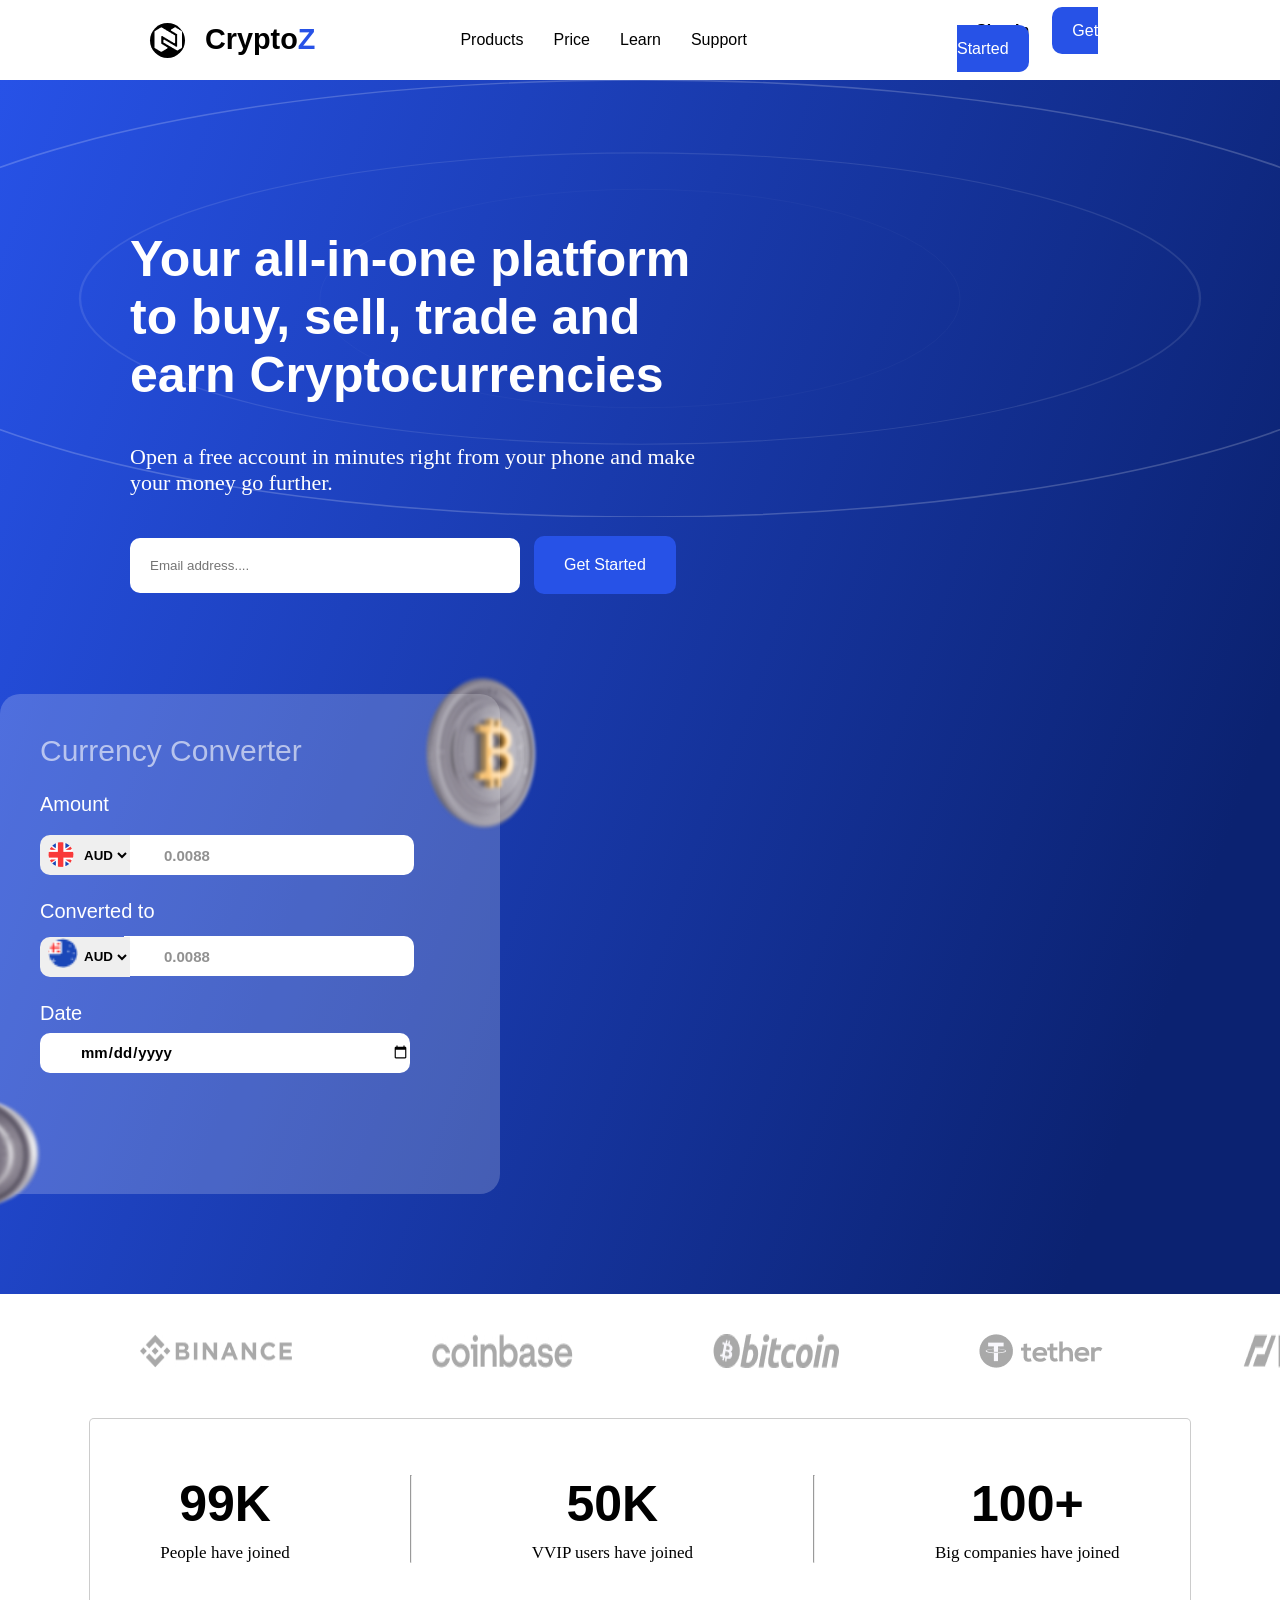
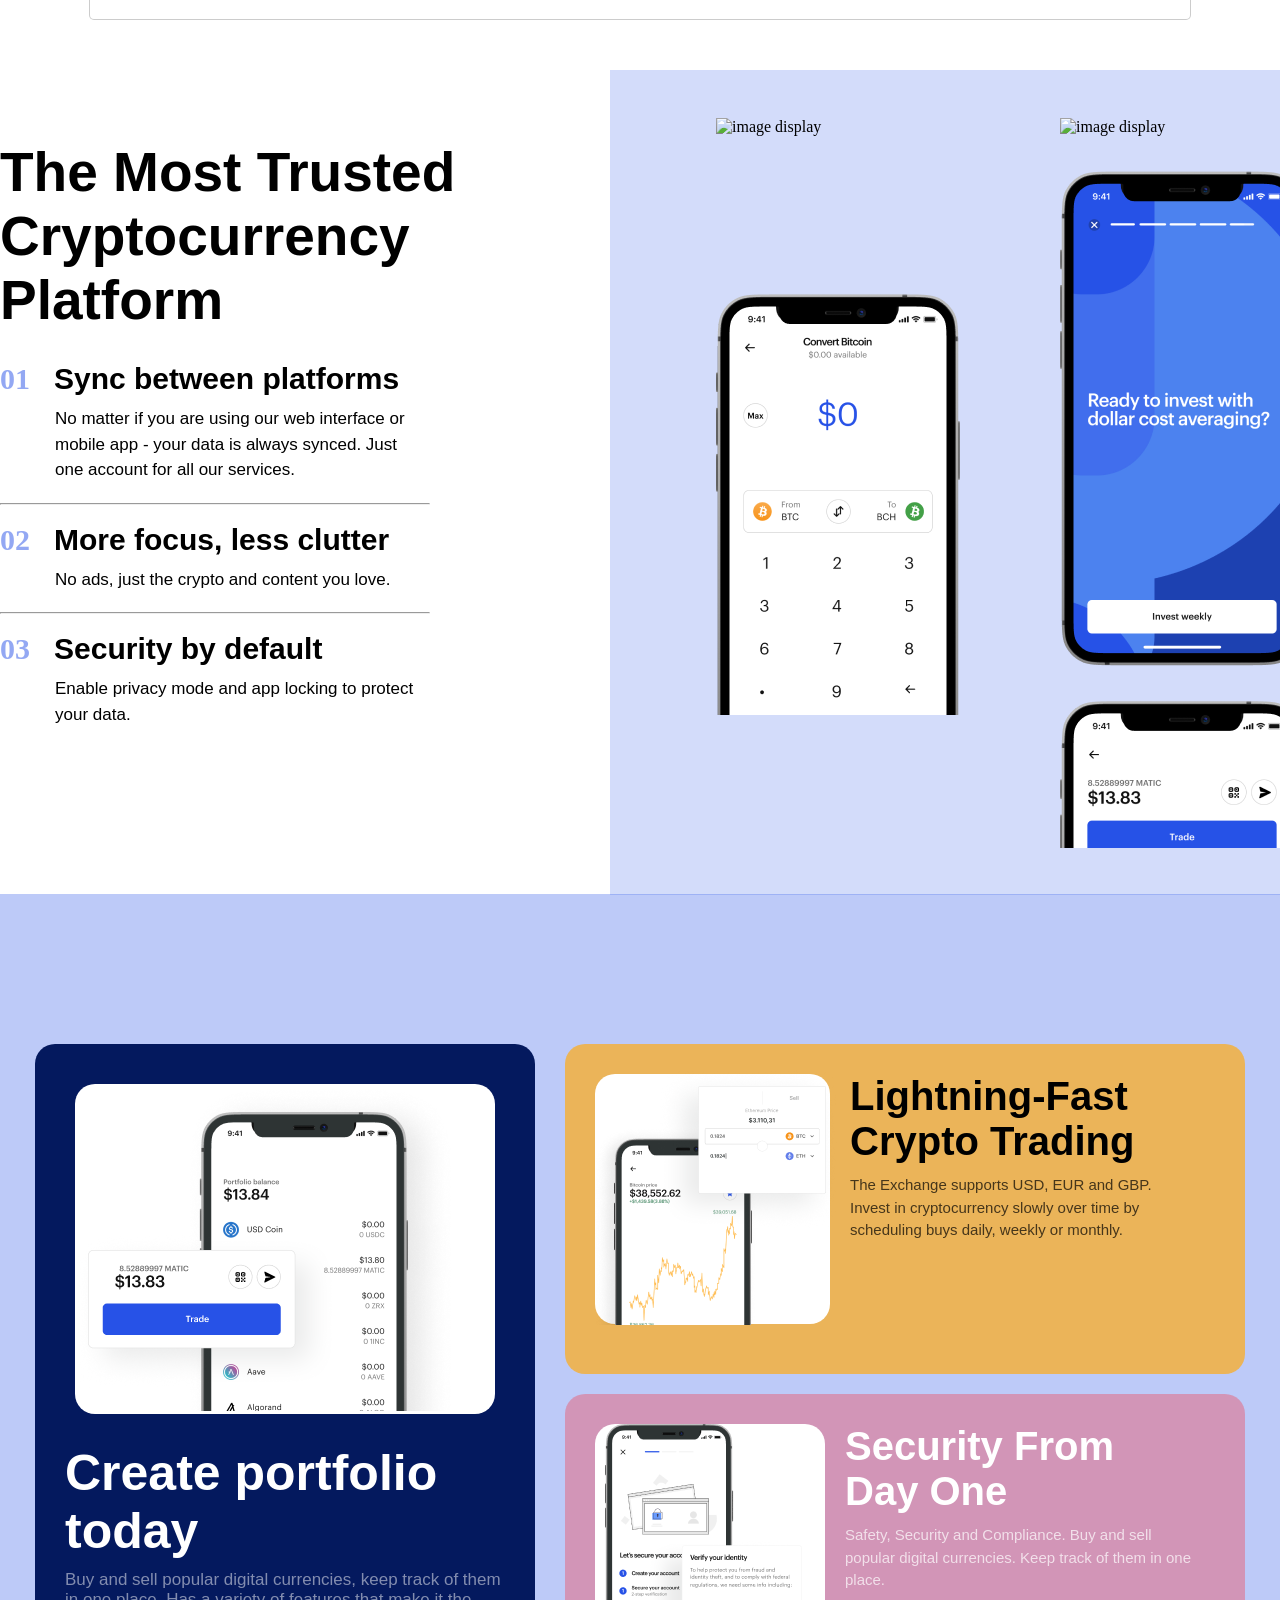
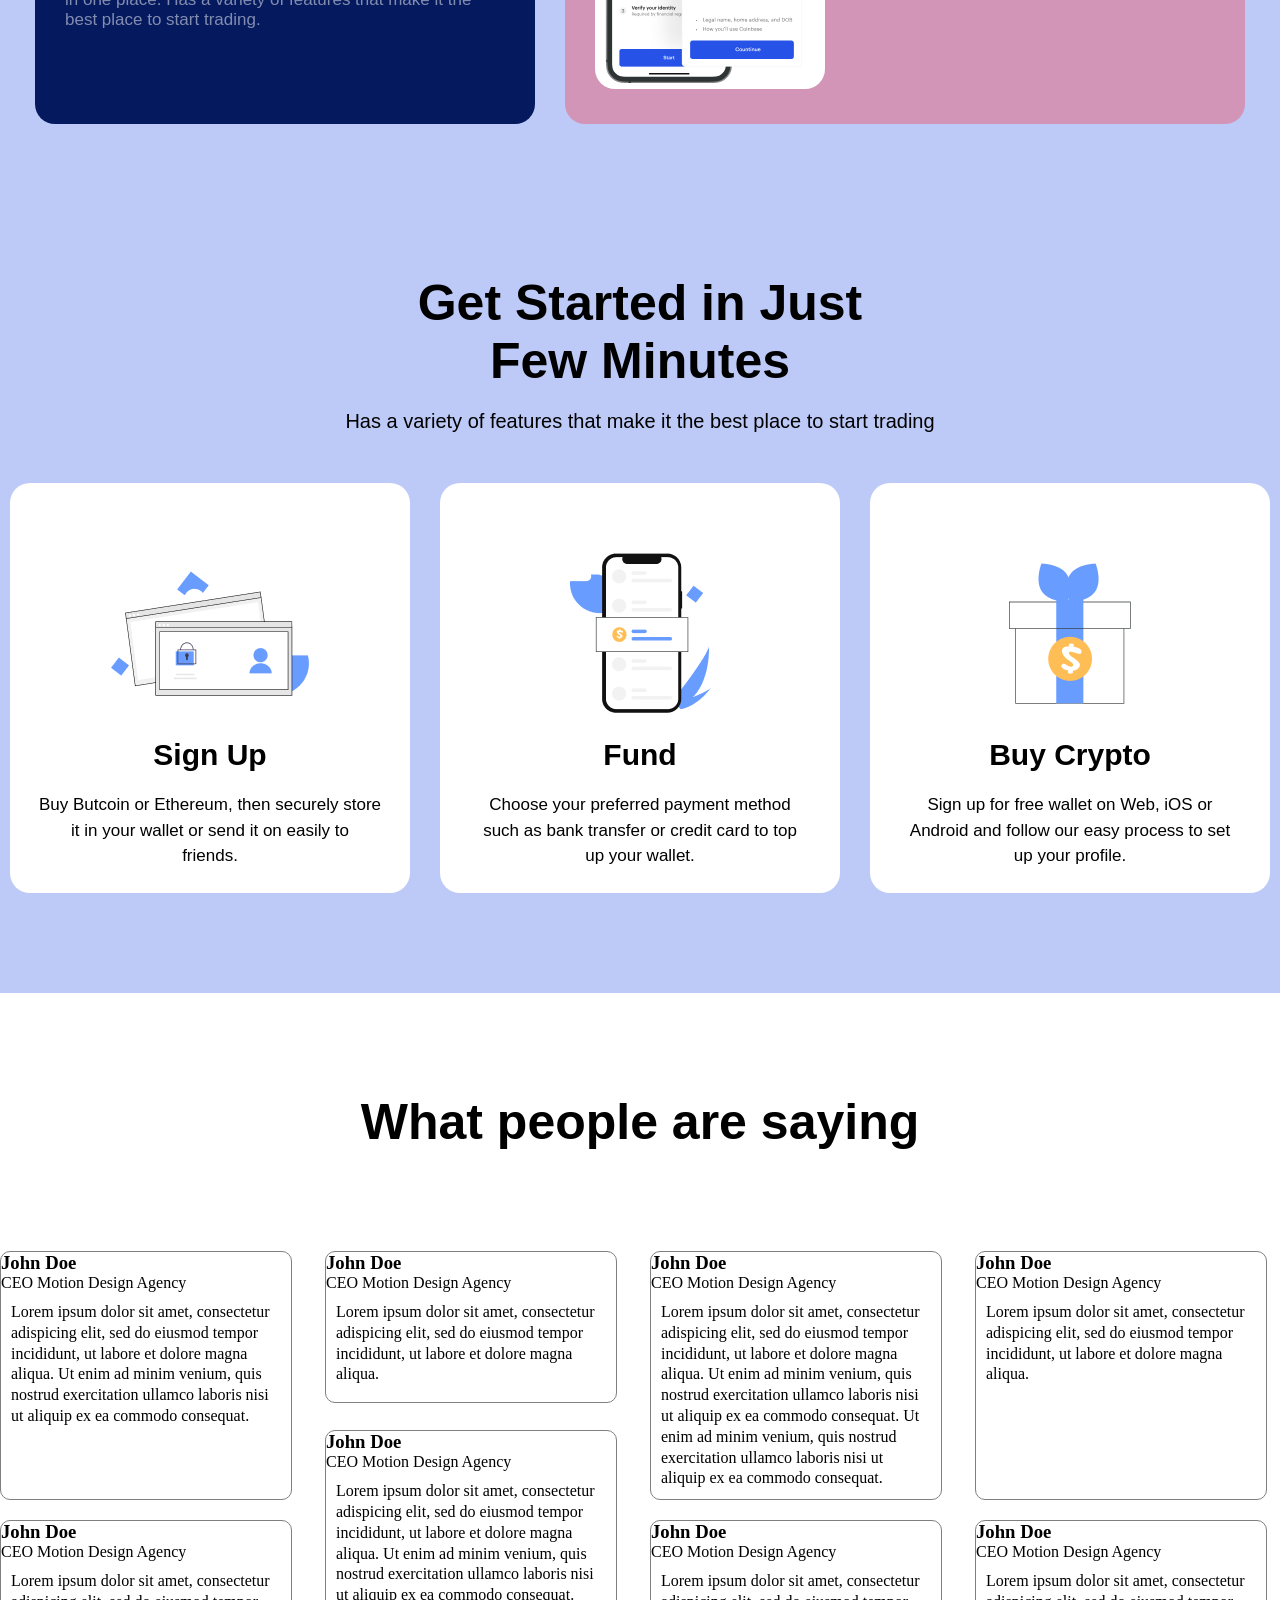
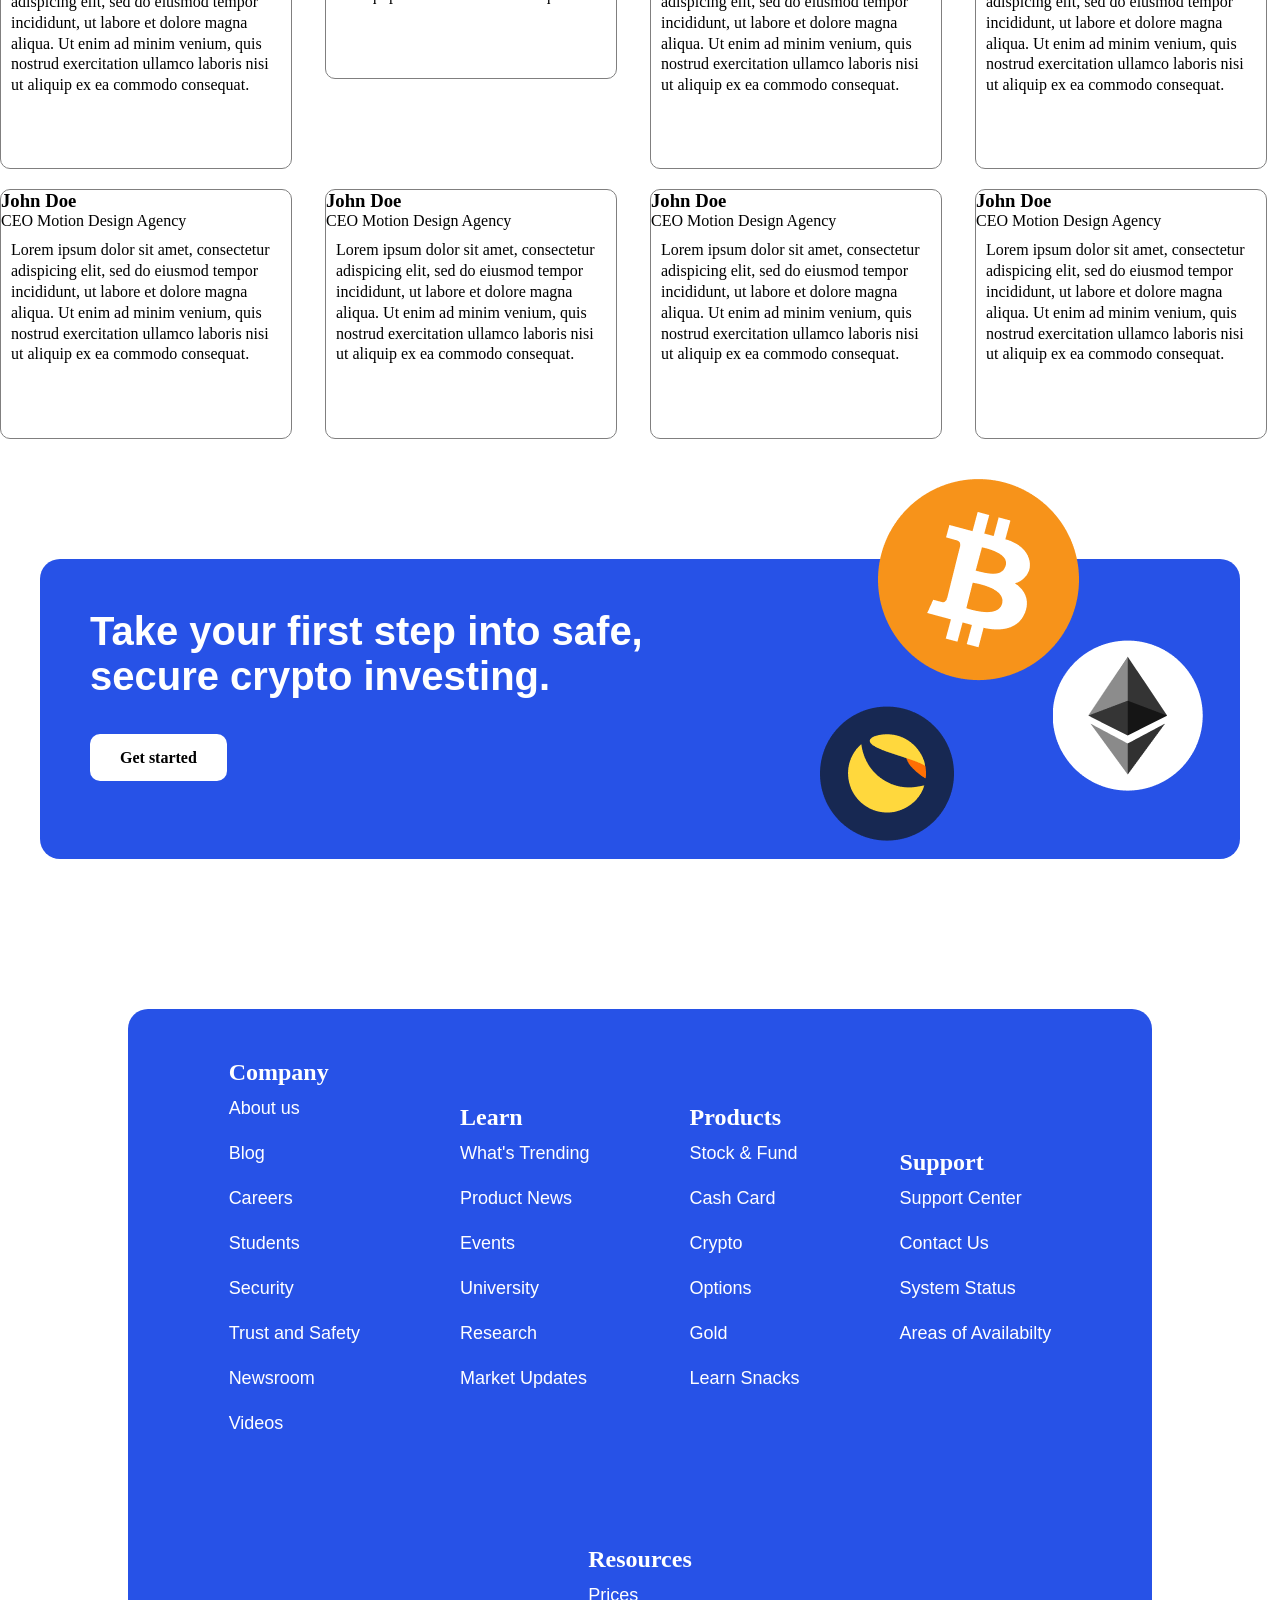
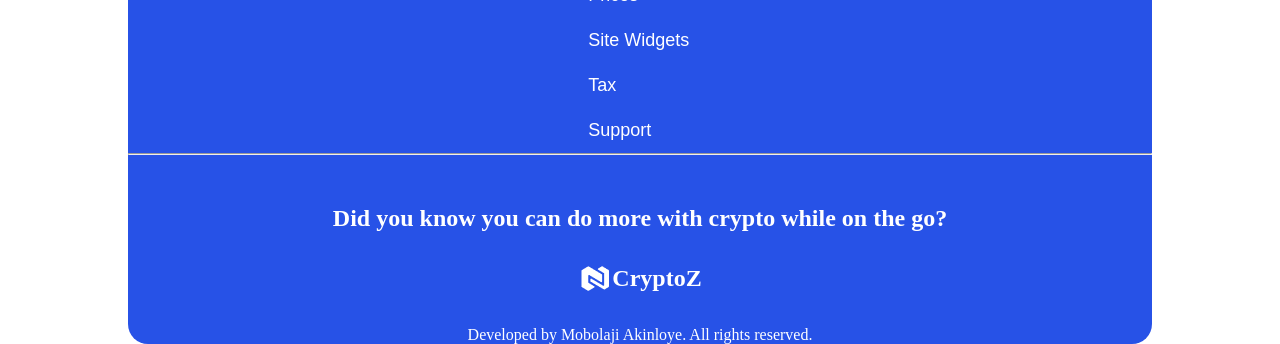
==== index.html @ 6e084040 "Add files via upload" ====
<!DOCTYPE html>
<html lang="en">
<head>
    <meta charset="UTF-8">
    <meta name="viewport" content="width=device-width, initial-scale=1.0">
    <link rel="stylesheet" href="style.css">
    <link rel="stylesheet" href="https://cdnjs.cloudflare.com/ajax/libs/font-awesome/6.7.2/css/all.min.css" integrity="sha512-Evv84Mr4kqVGRNSgIGL/F/aIDqQb7xQ2vcrdIwxfjThSH8CSR7PBEakCr51Ck+w+/U6swU2Im1vVX0SVk9ABhg==" crossorigin="anonymous" referrerpolicy="no-referrer" />
    <title>cryptoZ.com</title>
</head>
<body>
  <!--Menu bar lines 12-32-->
  <header>
    <nav class="header">
      <div class="logo">
        <div class="logo-div">
          <img id="logo" src="export/vuesax/bold/nexo-(nexo).png" alt="logo">
        </div>
        <p class="logo-text">Crypto<span class="z">Z</span></p>
      </div>
    <div class="menu">
        <a class="menu-list" href="#">Products</a>
        <a class="menu-list" href="#">Price</a>
        <a class="menu-list" href="#">Learn</a>
        <a class="menu-list" href="#">Support</a>
    </div>
    <div class="signin">
        <a class="signin-text" href="#">Sign In</a>
        <a class="get-started" href="#">Get Started</a>
    </div>
    <i class="fa fa-bars" id="bar" ></i>
  </nav>
  </header>
  <div class="pop-menu" id="popDiv">
    <a class="menu-list" href="#">Products</a>
    <a class="menu-list" href="#">Price</a>
    <a class="menu-list" href="#">Learn</a>
    <a class="menu-list" href="#">Support</a>

  </div>
  <!--Hero section lines 34--->
  <main class="content">
    <div class="oval-background">
      <svg viewBox="0 0 1600 1200" preserveAspectRatio="none">
        <ellipse
          cx="800"
          cy="600"
          rx="1600"
          ry="800"
          stroke="white"
          stroke-width="5"
          fill="none"
          opacity="0.3"
        />
        <ellipse
          cx="800"
          cy="600"
          rx="1000"
          ry="600"
          stroke="white"
          stroke-width="4"
          fill="none"
          opacity="0.2"
        />
        <ellipse
          cx="800"
          cy="600"
          rx="700"
          ry="400"
          stroke="white"
          stroke-width="3"
          fill="none"
          opacity="0.1"
        />
        <ellipse
          cx="800"
          cy="600"
          rx="400"
          ry="300"
          stroke="white"
          stroke-width="1"
          fill="none"
          opacity="0.05"
        />
      </svg>
    </div>

    <section class="body-container">
      <div class="text-container">
        <h2 class="bold-text">
          Your all-in-one platform to buy, sell, trade and earn Cryptocurrencies
        </h2>
        <p class="paragraph">
          Open a free account in minutes right from your phone and make your money go further.
        </p>
        <form class="form">
          <input type="email" class="emailbox" placeholder="Email address....">
          <button class="button">Get Started</button>
        </form>
      </div>
      <!--Converter section-->
      <div class="converter">
        <p class="headertext">Currency Converter</p>
        
        <p class="amount">Amount</p>
        <select class="dropdown" id="options" name="options">
          <option value="option1"> AUD</option>
          <option value="option2">GBP</option>
          <option value="option3">USD</option>
        </select>
        <input type="text" id="textbox" placeholder="0.0088">
        <img src="export/Frame 8764.png" class="british-flag-icon" alt="british-flag-icon">
  
        <p class="converted">Converted to</p>
        <select class="dropdown" id="options" name="options">
          <option value="option1"> AUD</option>
          <option value="option2">GBP</option>
          <option value="option3">USD</option>
        </select>
        <input type="text" id="textbox2" placeholder="0.0088">
        <img src="export/Frame 8769.png" class="aus-flag-icon" alt="british-flag-icon">
  
        <p class="date">Date</p>
        <input type="date" class="date-button">


        <img class="bitcoin-icon" src="export/Coin/BitCoin/Cam2.png" alt="bitcoin-icon">
      <img class="eth-icon" src="export/Coin/Ethereum/Cam1.png" alt="eth-icon">
      </div>
  </section>

  
  </main>     

  <!--Brand logo section-->
  <section class="brand-logo-section">
    <div class="brand-logo">
      <img src="export/images/binance logo.jpeg" alt="binance logo image">
      <img src="export/images/coinbase logo.jpg" alt="coinbase logo image">
      <img src="export/images/bitcoin logo.jpg" alt="bitcoin logo image">
      <img src="export/images/tether logo.jpg" class="tether-logo" alt="tether logo image">
      <img src="export/images/bitmex logo.jpg" class="bitmex-logo" alt="bitmex logo image">
    </div>
    <div class="figures">
      <div class="figure-container">
        <div class="people">
          <h2>99K</h2>
          <p>People have joined</p>
        </div>
          <hr>

        <div class="vvip">
          <h2>50K</h2>
          <p>VVIP users have joined</p>
        </div>
        <hr>

        <div class="big-companies">
          <h2>100+</h2>
          <p>Big companies have joined</p>
        </div>

      </div>
    </div>

    <div class="sub-section">

      <div class="sub-section-container">
        <div class="sub-text">
          <p class="heading">The Most Trusted Cryptocurrency Platform</p>
          <div class="texts">
            <span class="numbers">01</span>
            <span class="heading-text">Sync between platforms</span>
            <p>No matter if you are using our web interface or mobile app - your data is always synced. Just one account for all our services. </p>
              <hr>
              <br>
            <span class="numbers">02</span>
            <span class="heading-text">More focus, less clutter</span>
            <p>No ads, just the crypto and content you love.</p>
              <hr>
              <br>
            <span class="numbers">03</span>
            <span class="heading-text">Security by default</span>
            <p>Enable privacy mode and app locking to protect your data.</p>
          </div>
        </div>

        <div class="sub-images">
          <div class="images-container">

            <div class="images">
              <img src="export/Screen1.png" class="frame1" alt="image display">
              <img src="export/screen2.png" alt="">
            </div>

            <div class="images2">
              <img src="export/Screen5.png" alt="image display">
              <img src="export/screen3.png" alt="">
              <img src="export/screen4.png" alt="">
            </div>

          </div>
        </div>

      </div>
    </div>
  </section>

  <section class="portfolio-section">
    <div class="items-container">

      <div class="firstdiv">
        <div class="innerDiv"><img src="export/Group2.png" alt=""></div>
        <h1>Create portfolio today</h1>
        <p>Buy and sell popular digital currencies, keep track of them in one place. Has a variety of features that make it the best place to start trading.</p>
      </div>

      <div class="seconddiv">
        <div class="div1">
          <div class="div1-inner"><img src="export/Group1.png" alt=""></div>
          <div class="div1-text">
            <h1>Lightning-Fast Crypto Trading</h1>
            <p>The Exchange supports USD, EUR and GBP. Invest in cryptocurrency slowly over time by scheduling buys daily, weekly or monthly.</p>
          </div>
        </div>

        <div class="div2">
          <div class="div2-inner"><img src="export/Group3.png" alt=""></div>
          <div class="div2-text">
            <h1>Security From Day One</h1>
            <p>Safety, Security and Compliance. Buy and sell popular digital currencies. Keep track of them in one place.</p>
          </div>
        </div>
      </div>
    </div>

    <div class="middle-text">
      <div class="newtext">
        <h1>Get Started in Just</h1>
        <h1>Few Minutes</h1>
        <p>Has a variety of features that make it the best place to start trading</p>
      </div>
    </div>

    <div class="three-divs">
      <div class="signup-div">
        <img src="export/Frame 219.png" alt="">
        <h2>Sign Up</h2>
        <p>Buy Butcoin or Ethereum, then securely store <br> it in your wallet or send it on easily to <br> friends.</p>
      </div>
      <div class="fund-div">
        <img src="export/Frame 220.png" alt="">
        <h2>Fund</h2>
        <p>Choose your preferred payment method <br> such as bank transfer or credit card to top <br> up your wallet.</p>
      </div>
      <div class="buy-crypto-div">
        <img src="export/Frame 221.png" alt="">
        <h2>Buy Crypto</h2>
        <p>Sign up for free wallet on Web, iOS or <br> Android and follow our easy process to set <br> up your profile.</p>
      </div>
    </div>
  </section>

  <section class="grid-section">
    <div class="grid-heading">
      <h1>What people are saying</h1>
    </div>
    
    <!--Grid section-->
    <div class="grid-container">
      <div class="grid-item grid1">
        <h3>John Doe</h3>
        <p>CEO Motion Design Agency</p>
        <p class="grid-paragraph">Lorem ipsum dolor sit amet, consectetur adispicing elit, sed do eiusmod tempor incididunt, ut labore et dolore magna aliqua. Ut enim ad minim venium, quis nostrud exercitation ullamco laboris nisi ut aliquip ex ea commodo consequat.</p>
      </div>

      <div class="grid-item grid2">
        <h3>John Doe</h3>
        <p>CEO Motion Design Agency</p>
        <p class="grid-paragraph">Lorem ipsum dolor sit amet, consectetur adispicing elit, sed do eiusmod tempor incididunt, ut labore et dolore magna aliqua.</p>
      </div>

      <div class="grid-item grid3">
        <h3>John Doe</h3>
        <p>CEO Motion Design Agency</p>
        <p class="grid-paragraph">Lorem ipsum dolor sit amet, consectetur adispicing elit, sed do eiusmod tempor incididunt, ut labore et dolore magna aliqua. Ut enim ad minim venium, quis nostrud exercitation ullamco laboris nisi ut aliquip ex ea commodo consequat. Ut enim ad minim venium, quis nostrud exercitation ullamco laboris nisi ut aliquip ex ea commodo consequat.</p>
      </div>

      <div class="grid-item grid4">
        <h3>John Doe</h3>
        <p>CEO Motion Design Agency</p>
        <p class="grid-paragraph">Lorem ipsum dolor sit amet, consectetur adispicing elit, sed do eiusmod tempor incididunt, ut labore et dolore magna aliqua. </p>
      </div>

      <div class="grid-item grid5">
        <h3>John Doe</h3>
        <p>CEO Motion Design Agency</p>
        <p class="grid-paragraph">Lorem ipsum dolor sit amet, consectetur adispicing elit, sed do eiusmod tempor incididunt, ut labore et dolore magna aliqua. Ut enim ad minim venium, quis nostrud exercitation ullamco laboris nisi ut aliquip ex ea commodo consequat.</p>
      </div>

      <div class="grid-item grid6">
        <h3>John Doe</h3>
        <p>CEO Motion Design Agency</p>
        <p class="grid-paragraph">Lorem ipsum dolor sit amet, consectetur adispicing elit, sed do eiusmod tempor incididunt, ut labore et dolore magna aliqua. Ut enim ad minim venium, quis nostrud exercitation ullamco laboris nisi ut aliquip ex ea commodo consequat.</p>
      </div>

      <div class="grid-item grid7">
        <h3>John Doe</h3>
        <p>CEO Motion Design Agency</p>
        <p class="grid-paragraph">Lorem ipsum dolor sit amet, consectetur adispicing elit, sed do eiusmod tempor incididunt, ut labore et dolore magna aliqua. Ut enim ad minim venium, quis nostrud exercitation ullamco laboris nisi ut aliquip ex ea commodo consequat.</p>
      </div>

      <div class="grid-item grid8">
        <h3>John Doe</h3>
        <p>CEO Motion Design Agency</p>
        <p class="grid-paragraph">Lorem ipsum dolor sit amet, consectetur adispicing elit, sed do eiusmod tempor incididunt, ut labore et dolore magna aliqua. Ut enim ad minim venium, quis nostrud exercitation ullamco laboris nisi ut aliquip ex ea commodo consequat.</p>
      </div>

      <div class="grid-item grid9">      
        <h3>John Doe</h3>
        <p>CEO Motion Design Agency</p>
        <p class="grid-paragraph">Lorem ipsum dolor sit amet, consectetur adispicing elit, sed do eiusmod tempor incididunt, ut labore et dolore magna aliqua. Ut enim ad minim venium, quis nostrud exercitation ullamco laboris nisi ut aliquip ex ea commodo consequat.</p>
      </div>

      <div class="grid-item grid10">
        <h3>John Doe</h3>
        <p>CEO Motion Design Agency</p>
        <p class="grid-paragraph">Lorem ipsum dolor sit amet, consectetur adispicing elit, sed do eiusmod tempor incididunt, ut labore et dolore magna aliqua. Ut enim ad minim venium, quis nostrud exercitation ullamco laboris nisi ut aliquip ex ea commodo consequat.</p>
      </div>

      <div class="grid-item grid11">
        <h3>John Doe</h3>
        <p>CEO Motion Design Agency</p>
        <p class="grid-paragraph">Lorem ipsum dolor sit amet, consectetur adispicing elit, sed do eiusmod tempor incididunt, ut labore et dolore magna aliqua. Ut enim ad minim venium, quis nostrud exercitation ullamco laboris nisi ut aliquip ex ea commodo consequat.</p>
      </div>

      <div class="grid-item grid12">
        <h3>John Doe</h3>
        <p>CEO Motion Design Agency</p>
        <p class="grid-paragraph">Lorem ipsum dolor sit amet, consectetur adispicing elit, sed do eiusmod tempor incididunt, ut labore et dolore magna aliqua. Ut enim ad minim venium, quis nostrud exercitation ullamco laboris nisi ut aliquip ex ea commodo consequat.</p>
      </div>
    </div>
  </section>

  <section class="coin-section">
      <div class="coin-div">
        <div class="coin-text">
          <p>Take your first step into safe, secure crypto investing.</p>
          <a href="#">Get started</a>
        </div>
        <div class="coin-icon">
          <img class="luna" src="export/luna.png" alt="luna image">
          <img class="btc" src="export/btc.png" alt="bitcoin image">
          <img class="eth" src="export/eth.png" alt="ethereum image">
        </div>
      </div>
  </section>
  
  <footer>
    <div class="links-container">
      <div class="link1">
        <h2>Company</h2>
        <a href="#"><li>About us</li></a>
        <a href="#"><li>Blog</li></a>
        <a href="#"><li>Careers</li></a>
        <a href="#"><li>Students</li></a>
        <a href="#"><li>Security</li></a>
        <a href="#"><li>Trust and Safety</li></a>
        <a href="#"><li>Newsroom</li></a>
        <a href="#"><li>Videos</li></a>
      </div>

      <div class="link2">
        <h2>Learn</h2>
        <a href="#"><li>What's Trending</li></a>
        <a href="#"><li>Product News</li></a>
        <a href="#"><li>Events</li></a>
        <a href="#"><li>University</li></a>
        <a href="#"><li>Research</li></a>
        <a href="#"><li>Market Updates</li></a>
        <a href="#"><li></li></a>
        <a href="#"><li></li></a>
      </div>

      <div class="link3">
        <h2>Products</h2>
        <a href="#"><li>Stock & Fund</li></a>
        <a href="#"><li>Cash Card</li></a>
        <a href="#"><li>Crypto</li></a>
        <a href="#"><li>Options</li></a>
        <a href="#"><li>Gold</li></a>
        <a href="#"><li>Learn Snacks</li></a>
      </div>

      <div class="link4">
        <h2>Support</h2>
        <a href="#"><li>Support Center</li></a>
        <a href="#"><li>Contact Us</li></a>
        <a href="#"><li>System Status</li></a>
        <a href="#"><li>Areas of Availabilty</li></a>
      </div>

      <div class="link5">
        <h2>Resources</h2>
        <a href="#"><li>Prices</li></a>
        <a href="#"><li>Site Widgets</li></a>
        <a href="#"><li>Tax</li></a>
        <a href="#"><li>Support</li></a>
      </div>
    </div>
    <hr>

    <div class="last-text">
      <h2>Did you know you can do more with crypto while on the go?</h2>
      <div class="logo-and-text">
        <img id="logo" src="export/vuesax/bold/nexo-(nexo).png" alt="logo">
        <h2>CryptoZ</h2>
      </div>
      <p>Developed by Mobolaji Akinloye. All rights reserved.</p>
    </div>
  
  </footer>


  <script src="index.js"></script>
</body>
</html>
---- style.css ----
*{
    padding: 0;
    margin: 0;
}
/*logo, menu and sign in styles lines 6-35*/
header{
    position: sticky;
    top: 0;
    z-index: 1000;
}
.header{
    width: 100%;
    height: 80px;
    background-color: #ffffff;
    display: flex;
    justify-content: space-between;
    align-items: center;
    
}

.logo-div{
    width: 35px;
    height: 35px;
    background-color: black;
    border-radius: 50%;
    justify-content: center;
    align-items: center;
    text-align: center;
}
.logo{
    display: flex;
    margin-left: 150px;
}
.logo-text{
    font-family: "Poppins", sans-serif;
    font-weight: bold;
    font-size: 1.8rem;
    margin-left: 20px;
}
.z{
    color: #2752E7;
}
/*menu styles lines 37-46*/
.menu{
    display: flex;
    margin-left: 130px;
    margin-right: 0;
}
.menu-list{
    font-family: "Poppins", sans-serif;
    text-decoration: none;
    color: black;
    margin: 30px 15px;
    transition: transform 0.2s ease-in-out;
}
/*Sign in/Get started styles lines 48-*/
.signin{
    margin: 30px 150px 30px 195px;
}
.signin-text{
    font-family: "Poppins", sans-serif;
    text-decoration: none;
    color: black;
    font-weight: bold;
    margin: 30px 19px;
}
.get-started{
    text-align: center;
    background-color: #2752E7;
    color: white;
    font-family: "Poppins", sans-serif;
    border: none;
    border-radius: 10px;
    padding: 15px 20px;
    text-decoration: none;
    transition: background-color 0.5s ease-in-out;
}
.get-started:hover{
    background-color: #0025ac;
}
.menu-list:hover{
    transform: scale(1.2);
    font-weight: bold;
}
#bar{
    display: none;
font-size: 50px;
}
#bar:hover{
    cursor: pointer;
}
.pop-menu{
    position: relative;
    margin-bottom: -120px;
    display: none;
    width: 200px;
    background-color: #ffffff;
    box-shadow: 0 0 10px rgba(0, 0, 0, 0.2);
    text-align: center;
    z-index: 1000;
    position: sticky;
    top: 80px;
    margin-left: auto;
    margin-right: 50px;
    border: 1px solid rgba(0, 0, 0, 0.2);
    border-radius: 5px 0 5px 5px;
    z-index: -  1;
}
.pop-menu.show{
    display: block;
}
.pop-menu a{
    display: grid;
    margin: 10px;
}

/*background ellipse line 85-106*/
.oval-background {
    position: absolute;
    top: 0;
    left: 0;
    width: 100%;
    height: 60%;
    z-index: 0;
    pointer-events: none;
}
    
.oval-background svg {
    width: 100%;
    height: 60%;
}
.content {
    position: relative;
    z-index: 1;
    width: 100%;
    padding: 100px 0;
    background: linear-gradient(109.68deg, #2752E7 0%, #0B2271 87.47%);
    min-height: 60vh; 
}
/*Body content*/
.body-container{
    display: flex;
    flex-wrap: wrap;
    gap: 100px;
}
.text-container{
    width: 570px;
    margin: 50px 0 0 130px;
}
.bold-text{
    color: #ffffff;
    font-family: "Poppins", sans-serif;
    font-size: 50px;
}
.paragraph{
    font-family: "Poppins" sans-serif;
    font-size: 22px;
    color: #ffffff;
    margin-top: 40px;
}
.form{
    margin-top: 40px;
}
.emailbox{
    padding: 20px;
    width: 350px;
    border: none;
    border-radius: 10px;
}
.button{
    padding: 20px 30px;
    border: none;
    border-radius: 10px;
    background-color: rgb(39, 82, 231);
    color: #ffffff;
    font-size: 16px;
    margin-left: 10px;
}
/*Converter styles*/
.converter{
    width: 500px;
    height: 500px;
    background-color: rgba(255, 255, 255, 0.2);
    border: none;
    border-radius: 20px;
}
.headertext{
    font-family: "Poppins", sans-serif;
    font-size: 30px;
    color: white;
    margin: 40px 0 0 40px;
    opacity: 0.6;
}
.bitcoin-icon{
    display: block;
    width: 160px;
    height: 160px;
    position: relative; left: 400px; top: -400px;
    z-index: -1;
}
.eth-icon{
    display: block;
    width: 140px;
    height: 140px;
    margin: 0;
    position: relative; left: -90px; top: -150px;
}
.amount{
    font-family: sans-serif;
    font-size: 20px;
    color: white;
    margin: 25px 0 18px 40px;
}
.dropdown{
    width: 90px;
    height: 40px;
    margin-left: 40px;
    padding-left: 40px;
    font-weight: bold;
    font-family: sans-serif;
    border-radius: 10px 0 0 10px;
    border: none;
}
#textbox{
    width: 250px;
    height: 40px;
    padding-left: 40px;
    font-weight: bold;
    font-family: sans-serif;
    font-size: 15px;
    border-radius: 0 10px 10px 0;
    border: none;
    position: relative; left: -10px; top: 1px;
    z-index: -1;
}
.british-flag-icon{
    position: relative; top: 7px; left: -380px;
}
.aus-flag-icon{
    position: relative; top: 7px; left: -380px;
    width: 30px;
    height: 30px;
}
.converted{
    font-family: sans-serif;
    font-size: 20px;
    color: white;
    margin: 25px 0 8px 40px;
}
#textbox2{
    width: 250px;
    height: 40px;
    padding-left: 40px;
    font-weight: bold;
    font-family: sans-serif;
    font-size: 15px;
    border-radius: 0 10px 10px 0;
    border: none;
    position: relative; left: -10px; top: 0.9px;
    z-index: -1;
}
.date{
    font-family: sans-serif;
    font-size: 20px;
    color: white;
    margin: 25px 0 8px 40px;
}
.date-button{
    width: 330px;
    height: 40px;
    padding-left: 40px;
    font-weight: bold;
    font-family: sans-serif;
    font-size: 15px;
    border-radius: 10px;
    border: none;
    margin-left: 40px;
}
/*Brand logo section*/
.brand-logo-section{
    width: 100%;
    height: 1200px;
    background-color: white;
}
.brand-logo{
    display: flex;
    text-align: center;
}
.brand-logo img{
    padding: 40px 0 0 140px;
}
/*Users/VVIP/Big companies section styles*/
.figures{
    margin: auto;
    width: 1100px;
    height: 200px;
    background-color: #ffffff;
    border: 1.8px solid rgba(0, 0, 0, 0.2);
    border-radius: 5px;
    margin-top: 50px;
    display: flex;
    text-align: center;
}
.figure-container{
    margin: auto;
    display: flex;
    gap: 120px;
}
.people h2, .vvip h2, .big-companies h2{
    font-family:  sans-serif;
    font-size: 50px;
}
.people p, .vvip p, .big-companies p{
    font-size: 17px;
    margin-top: 10px;
}
/*Users/VVIP/Big companies section styles end*/


/*Sub-Section styles*/
.sub-section{
    display: flex;
    margin-top: 50px;
}
.sub-section-container{
    margin: auto;
    display: flex;
}
.sub-text{
    width: 500px;
}
.sub-text .heading{
    font-family: sans-serif;
    font-size: 55px;
    font-weight: bolder;
    margin-top: 70px;
    margin-bottom: 30px;
}
.texts{
    width: 430px;
}
.numbers{
    font-size: 30px;
    font-weight: bold;
    color:rgba(39, 82, 231, 0.5)
}
.heading-text{
    margin-left: 20px;
    font-size: 30px;
    font-family: sans-serif;
    font-weight: bold;
}
.texts p{
    margin-left: 55px;
    margin-top: 10px;
    margin-bottom: 20px;
    font-size: 17px;
    line-height: 1.5;
    font-family: sans-serif;
}/*Sub-Section styles end*/

/*sub-images styles*/
.sub-images{
    width: 800px;
    height: 825px;
    background-color: rgba(39, 82, 231, 0.2);
    position: relative; left: 110px;
    display: flex;
    flex-wrap: wrap;  
}
.images-container{
    margin: auto;
    display: flex;
    gap: 100px;
}
.images{
    display: grid;
    gap: 25px;
}
.images2{
    display: grid;
    gap: 35px;
}/*sub-images styles end*/

/*Protfolio styles*/
.portfolio-section{
    width: 100%;
    background-color: rgba(39, 82, 231, 0.3);
}

.items-container{
    display: flex;
    justify-content: center;
    align-items: center;
    gap: 30px;
    padding-top: 150px;
}
.firstdiv{
    width: 500px;
    height: 680px;
    background-color: #04195e;
    border-radius: 20px;
}
.innerDiv{
    width: 420px;
    height: 330px;
    background-color: #ffffff;
    margin: auto;
    border-radius: 20px;
    margin-top: 40px;
}
.firstdiv h1{
    font-family: sans-serif;
    font-size: 50px;
    color: #ffffff;
    margin: 30px 30px 10px 30px;
}
.firstdiv p{
    margin: 0 30px 10px 30px;
    color: rgba(255, 255, 255, 0.5);
    font-family: sans-serif;
    font-size: 17px;
}/*firstdiv styles end here*/
.seconddiv{
    gap: 30px;
}
.div1{
    width: 650px;
    height: 300px;
    background-color: rgba(247, 175, 51, 0.8);
    border-radius: 20px;
    padding: 30px 0 0 30px;
    display: flex;
}
.div1-inner{
    width: 235px;
    height: 230px;
    background-color: #ffffff;
    border-radius: 20px;
    padding-top: 20px;
}
.div1-inner img{
    position: relative; top: -25px;
}
.div1-text{
    width: 330px;
    margin-left: 20px;
}
.div1-text h1{
    font-family: sans-serif;
    font-size: 40px;
}
.div1-text p{
    font-family: sans-serif;
    font-size: 15px;
    margin-top: 10px;
    line-height: 1.5;
    color: rgba(0, 0, 0, 0.7);
}/*Div1 styles end*/
.div2{
    width: 650px;
    height: 300px;
    background-color: rgba(231, 99, 121, 0.5);
    border-radius: 20px;
    padding: 30px 0 0 30px;
    margin-top: 20px;
    display: flex;
}
.div2-inner{
    width: 230px;
    height: 245px;
    background-color: #ffffff;
    border-radius: 20px;
    padding-top: 20px;
}
.div2-inner img{
    position: relative; top: -20px; left: 10px;
}
.div2-text{
    width: 350px;
    margin-left: 20px;
}
.div2-text h1{
    font-family: sans-serif;
    font-size: 40px;
    color: rgb(255, 255, 255);
}
.div2-text p{
    font-family: sans-serif;
    font-size: 15px;
    margin-top: 10px;
    line-height: 1.5;
    color: rgba(255, 255, 255, 0.7);
}/*Div2 styles end*/

.middle-text{
    width: 100%;
    display: flex;
}
.newtext{
    margin: auto;
    margin-top: 150px;
    text-align: center;
}
.newtext h1{
    font-family: sans-serif;
    font-size: 50px;
}
.newtext p{
    font-family: sans-serif;
    font-size: 20px;
    margin-top: 20px;
}
.three-divs{
    display: flex;
    flex-wrap: wrap;
    justify-content: center;
    align-items: center;
    gap: 30px;
    margin-top: 50px;
    padding-bottom: 100px;
}
.signup-div{
    width: 400px;
    height: 410px;
    background-color: #ffffff;
    border-radius: 20px;
    text-align: center;
}
.fund-div{
    width: 400px;
    height: 410px;
    background-color: #ffffff;
    border-radius: 20px;
    text-align: center;
}
.buy-crypto-div{
    width: 400px;
    height: 410px;
    background-color: #ffffff;
    border-radius: 20px;
    text-align: center;
}
.three-divs img{
    margin-top: 50px;
}
.three-divs h2{
    font-family: sans-serif;
    font-size: 30px;
}
.three-divs p{
    font-family: sans-serif;
    font-size: 17px;
    margin-top: 20px;
    line-height: 1.5;
}
.grid-section{

}
.grid-heading{
text-align: center;
}
.grid-section h1{
    font-family: sans-serif;
    font-size: 50px;
    margin: 100px;
}
.grid-container {
    display: grid;
    grid-template-columns: repeat(4, 1fr);
    grid-template-rows: repeat(3, 1fr);
    gap: 20px;
  }
  
.grid-item {
    background-color: #ffffff;
    border: 1px solid #807f7f;
    border-radius: 10px;
    width: 290px;
  }
.grid-paragraph{
    line-height: 1.3;
    padding: 10px;
}
.grid2{
    height: 150px;
}
.grid6{
    position: relative; top: -90px;
}/*grid section ends*/

.coin-section{
    margin-top: 120px;
}
.coin-div{
    width: 1200px;
    height: 300px;
    background-color: #2752E7;
    margin: auto;
    border-radius: 20px;
    display: flex;
}
.coin-text{
    width: 600px;
    margin: 50px;
}
.coin-text p{
    font-family: sans-serif;
    font-size: 40px;
    font-weight: bolder;
    color: #ffffff;
    margin-bottom: 50px;
}
.coin-text a{
    text-decoration: none;
    padding: 15px 30px;
    background-color: #ffffff;
    color: #000;
    font-weight: bold;
    border-radius: 10px;
}
.coin-icon .btc{
    position: relative; top: -80px;
}
.coin-icon .luna{
    position: relative; right: -80px; top: 80px;
}
.coin-icon .eth{
    position: relative; right: 30px; top: 30px;
}
footer{
    width: 80%;
    background-color:#2752E7;
    border-radius: 20px;
    margin: auto;
    margin-top: 150px;
}
.links-container{
    display: flex;
    flex-wrap: wrap;
    justify-content: center;
    align-items: center;
    gap: 100px;
    padding-top: 50px;
    color: #ffffff;
    
}
.links-container li {
    list-style-type: none;
    text-decoration: none;
}
.links-container a{
    text-decoration: none;
    color: #ffffff;
    font-family: sans-serif;
    font-size: 18px;
    line-height: 2.5;
}
.last-text{
    text-align: center;
    margin-top: 50px;
    color: #ffffff;
}
.logo-and-text{
    display: flex;
    justify-content: center;
    align-items: center;
    margin: 30px;
}


/*Mobile view*/
@media (max-width: 480px) {
    /*Nav bar*/
    header{
        position: sticky;
        top: 0;
        z-index: 1000;
        box-shadow: 0 0 10px rgba(0, 0, 0, 0.2);
    }
    #bar{
        display: block;
        font-size: 30px;
        margin-right: 50px;
    }
    #bar:hover{
        cursor: pointer;
    }
    .menu{
        display: none;
    }
    .signin{
        display: none;
    }
    .logo{
        margin-left: 30px;
        display: flex;
    }/*Nav bar ends*/

    /*Hero text line */
    .body-container{
        display: grid;
        gap: 100px;
    }
    .text-container{ 
        width: 430px;
        margin: 50px 0 0 30px;
        text-align: center;
    }
    .bold-text{
        font-size: 50px;
    }
    .paragraph{
        font-size: 23px;
        margin-top: 40px;
    }
    .form{
        display: grid;
    }.emailbox{
        margin-bottom: 20px;
        width: 380px;
        font-size: 20px;
    }.button{
        margin-left: 2px;
        font-weight: bold;
        font-size: 20px;
        width: 420px;
    }
    .bitcoin-icon{
        display: none;
    }
    .eth-icon{
        display: none;
    }
    .converter{
        width: 450px;
        height: 500px;
        margin: auto;
    }
    .british-flag-icon{
        width: 20px;
        height: 20px;
    }
    .aus-flag-icon{
        width: 20px;
        height: 20px;
    }
    /*Brand logo section*/
    .brand-logo{
        width: 500px;
        text-align: center;
        display: flex;
        flex-wrap: wrap;
        margin-top: 40px;
    }
    .brand-logo img{
        padding: 40px 30px;
        width: 100px;
    }
    .tether-logo{
        position: relative; top: -30px; left: 80px;
    }
    .bitmex-logo{
        position: relative; top: -30px; left: 50px;
    }/*Brand logo section ends*/

    /*Figures section*/
    .figures{
        width: 450px;
        height: 600px;
        border-radius: 20px;
        margin-top: 5px;
    }
    .figure-container{
        display: grid;
        gap: 50px;
    }
     
    .people p, .vvip p, .big-companies p{
        font-size: 25px;
        margin-top: 3px;
    }/*Figures section ends*/

    /*Sub-section*/
    .sub-section-container{
        flex-direction: column-reverse;
        flex-wrap: wrap;
    }
    .sub-text{
        position: relative; left: 0;
    }
    .sub-images{
        width: 480px;
        height: 410px;
        position: relative; left: 0;
    }
    .images-container{
       gap: 35px; 
       padding-left: 20px;
    }
    .sub-text .heading{
        font-size: 43px;
        text-align: center;
    }
    .numbers{
        line-break: normal;
    }

    .images img{
        width: 120px;
        gap: 40px;
    }
    .images2{
        gap: 20px;
    }
    .images2 img{
        width: 120px;
    }/*Sub-section ends*/

    /*Portfolio section*/
    .portfolio-section{
        margin-top: 800px;
    }
    .items-container{
        display: grid;
    }
    /*first div mobile view style*/
    .firstdiv{
        width: 400px;
        height: 620px;
    }
    .innerDiv{
        width: 280px;
        height: 300px;
    }
    .innerDiv img{
        width: inherit;
        margin: 60px 0 0 -50px;
    }
    .firstdiv h1{
        font-size: 35px;
        text-align: center;
    }
    .firstdiv p{
        font-size: 21px;
        text-align: center;
    }/*first div styles end here*/
    
    /*div1 styles */
    .div1{
        width: 400px;
        height: 620px;
        display: grid;
    }
    .div1-inner{
        width: 280px;
        height: 310px;
        margin: auto;
    }
    .div1-inner img{
        height: 350px;
        position: relative; top: -40px; left: 10px;
    }
    .div1-text{
        width: 330px;
        margin-left: 20px;
    }
    .div1-text h1{
        font-size: 40px;
        text-align: center;
    }
    .div1-text p{
        font-size: 20px;
        text-align: center;
    }/*div1 styles end*/
    
    /*div2 styles*/
    .div2{
        width: 400px;
        height: 620px;
        display: grid;
    }
    .div2-inner{
        width: 325px;
        height: 350px;
        padding-top: 20px;
        margin: auto;
    }
    .div2-inner img{
        position: relative; top: 3px; left: 80px;
        height: 350px;
    }
    .div2-text{
        width: 350px;
        margin-left: 20px;
        text-align: center;
    }
    .div2-text h1{
        font-size: 45px;
    }
    .div2-text p{
        font-size: 20px;
    }/*div2 styles end*/

    /*middle-text styles*/
    .middle-text{
        width: 100%;
        display: flex;
    }
    .newtext{
        margin-top: 50px;
    }
    .newtext h1{
        font-size: 45px;
    }
    .newtext p{
        font-size: 25px;
    }/*middle-text styles end*/
    
    /*grid section*/
    .grid-heading{
        width: 480px;
        }
        .grid-section h1{
            font-size: 47px;
            font-weight: 700;
        }
        .grid-container {
            display: flex;
            gap: 20px;
            overflow-y: hidden;
            overflow-x: scroll;
            justify-content: center;
            align-items: center;
          }
          .grid-item {
            min-width: 400px;
            height: 300px;
          }
        .grid-paragraph{
            line-height: 1.3;
            padding: 10px;
        }
        .grid1, .grid2{
            
        }
         .grid3, .grid5, .grid6, .grid7, .grid8,
        .grid9, .grid10, .grid11, .grid12{
            display: none;
        }
        .grid-item h3{
            font-size: 30px;
        }
        .grid-paragraph{
            font-size: 28px;
        }/*Grid section styles end*/

        /*Coin div section styles*/
        .coin-div{
            width: 480px;
            height: 350px;
            border-radius: 0px;
            text-align: center;
            margin-top: -50px;
        }
        .coin-text{
            width: 350px;
            margin: 50px;
        }
        .coin-text p{
            font-size: 40px;
        }
        .coin-text a{
            padding: 18px 100px;
        }
        .coin-icon .btc{
            display: none;
        }
        .coin-icon .luna{
            display: none;
        }
        .coin-icon .eth{
            display: none;
        }/*Coin div section styles end*/
        
        /*Footer styles*/
        footer{
            margin-top: 50px;
        }
        .links-container{
            gap: 40px;            
        }
        
        .links-container a{
            font-size: 15px;
        }
        .last-text{
            text-align: center;
        }
        
        .last-text h2{
            font-size: 25px;
        }
        .last-text p{
            padding-bottom: 20px;
        }
        .link5{
            margin-right: 170px;
        }
        .link2{
            position: relative; top: -35px;
        }
        .link4{
            position: relative; top: -35px;
        }/*Footer styles end*/
}
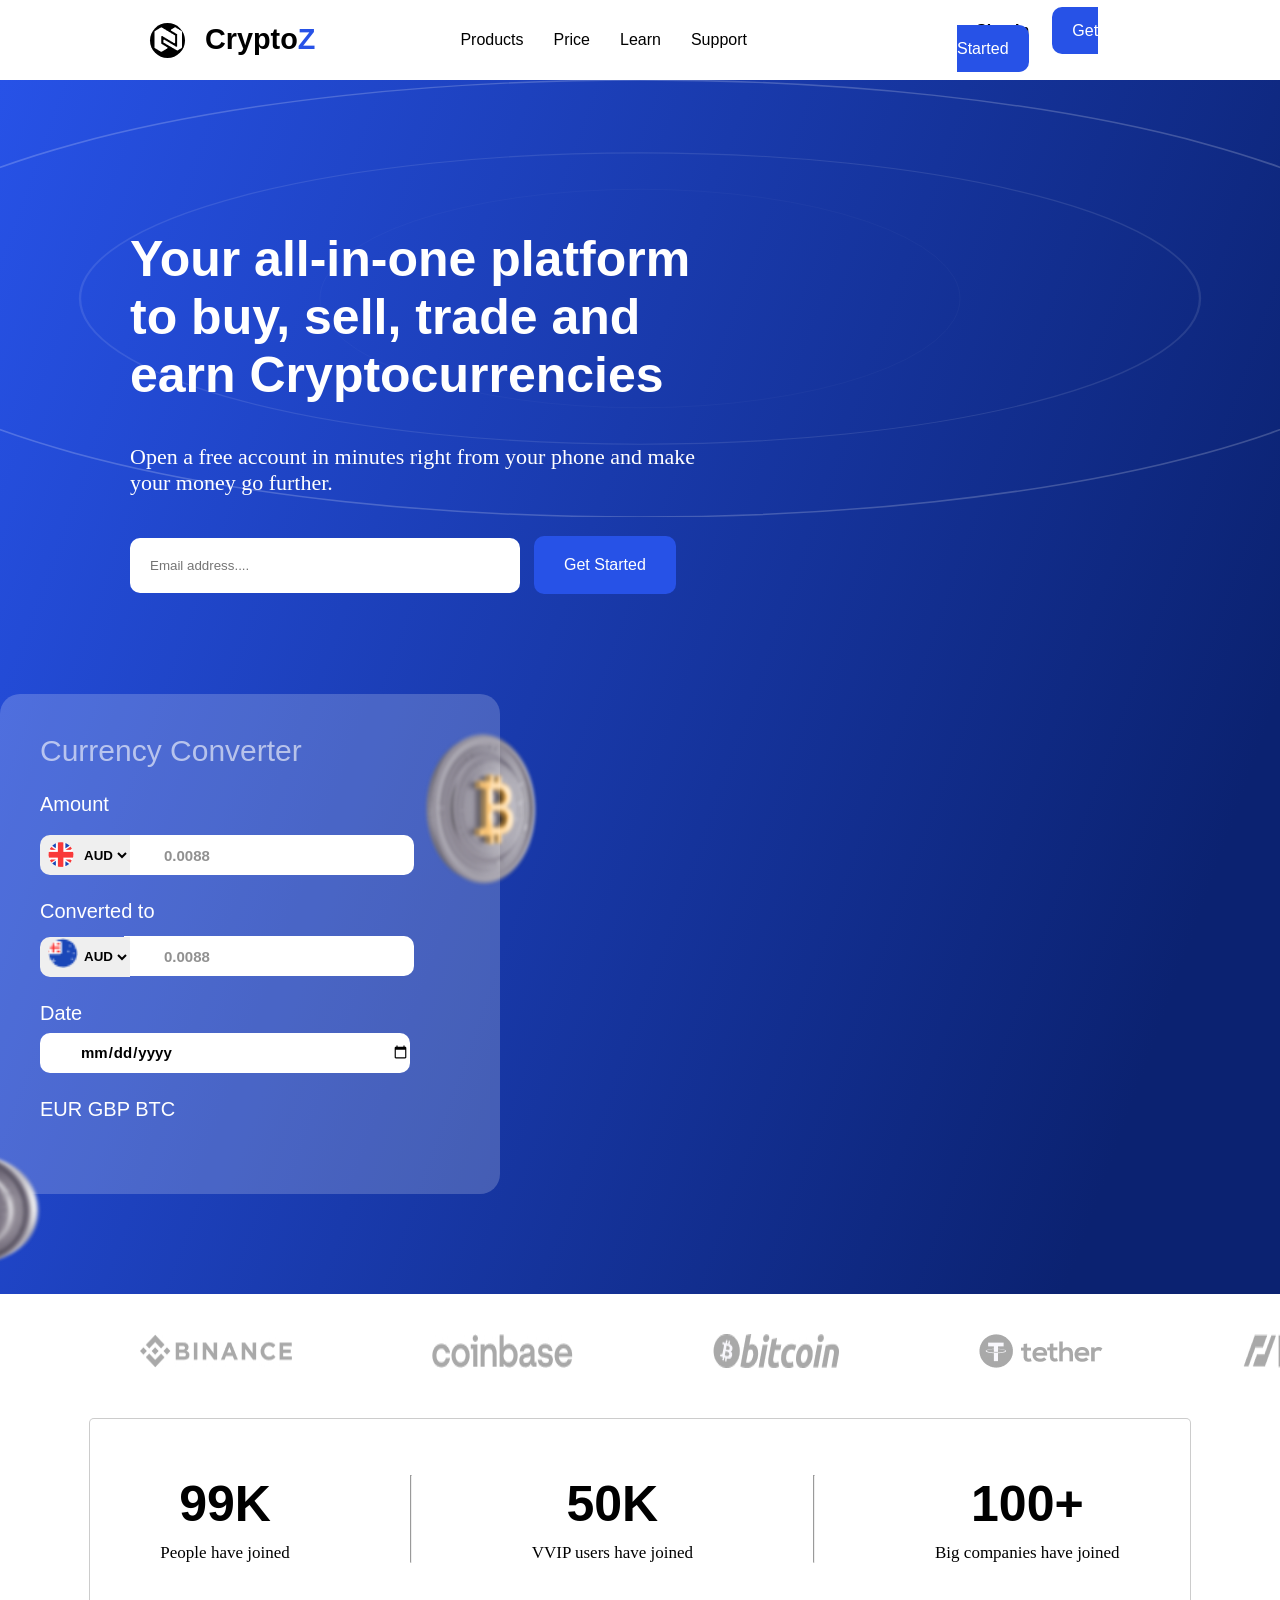
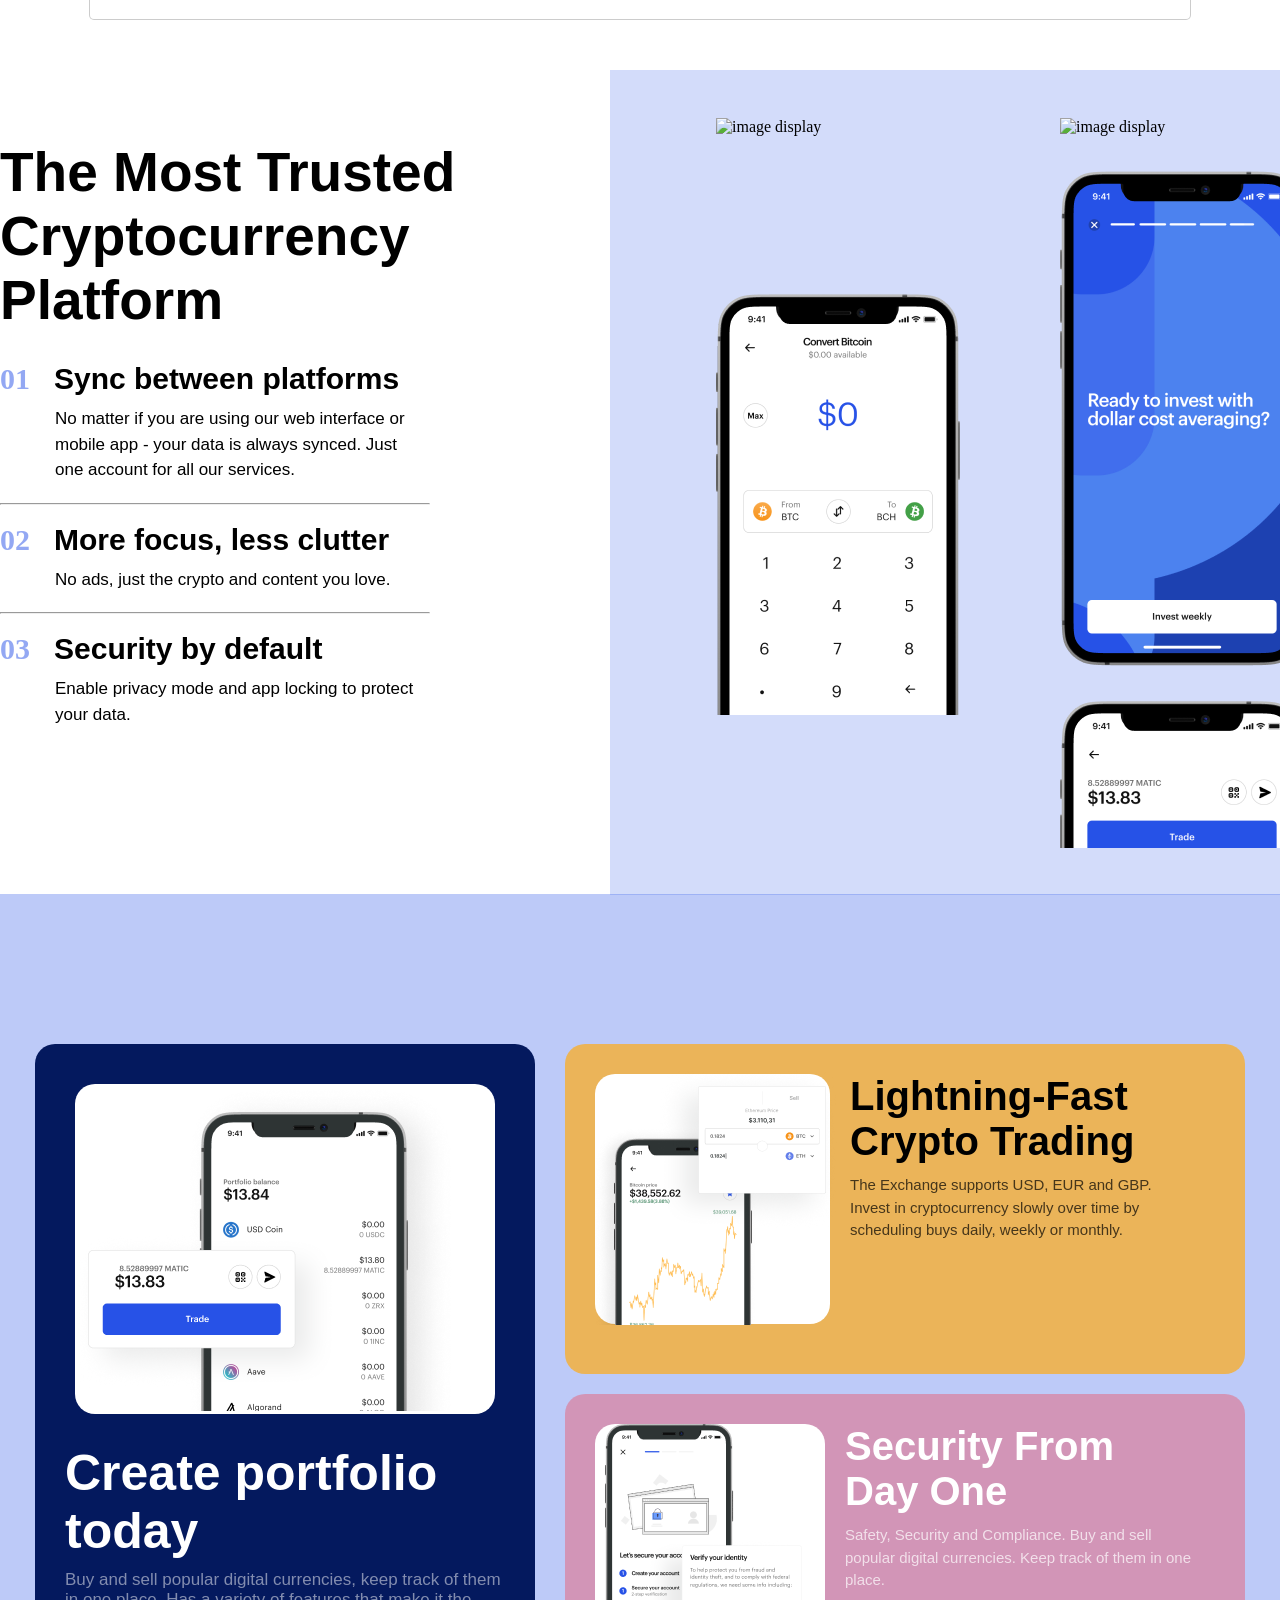
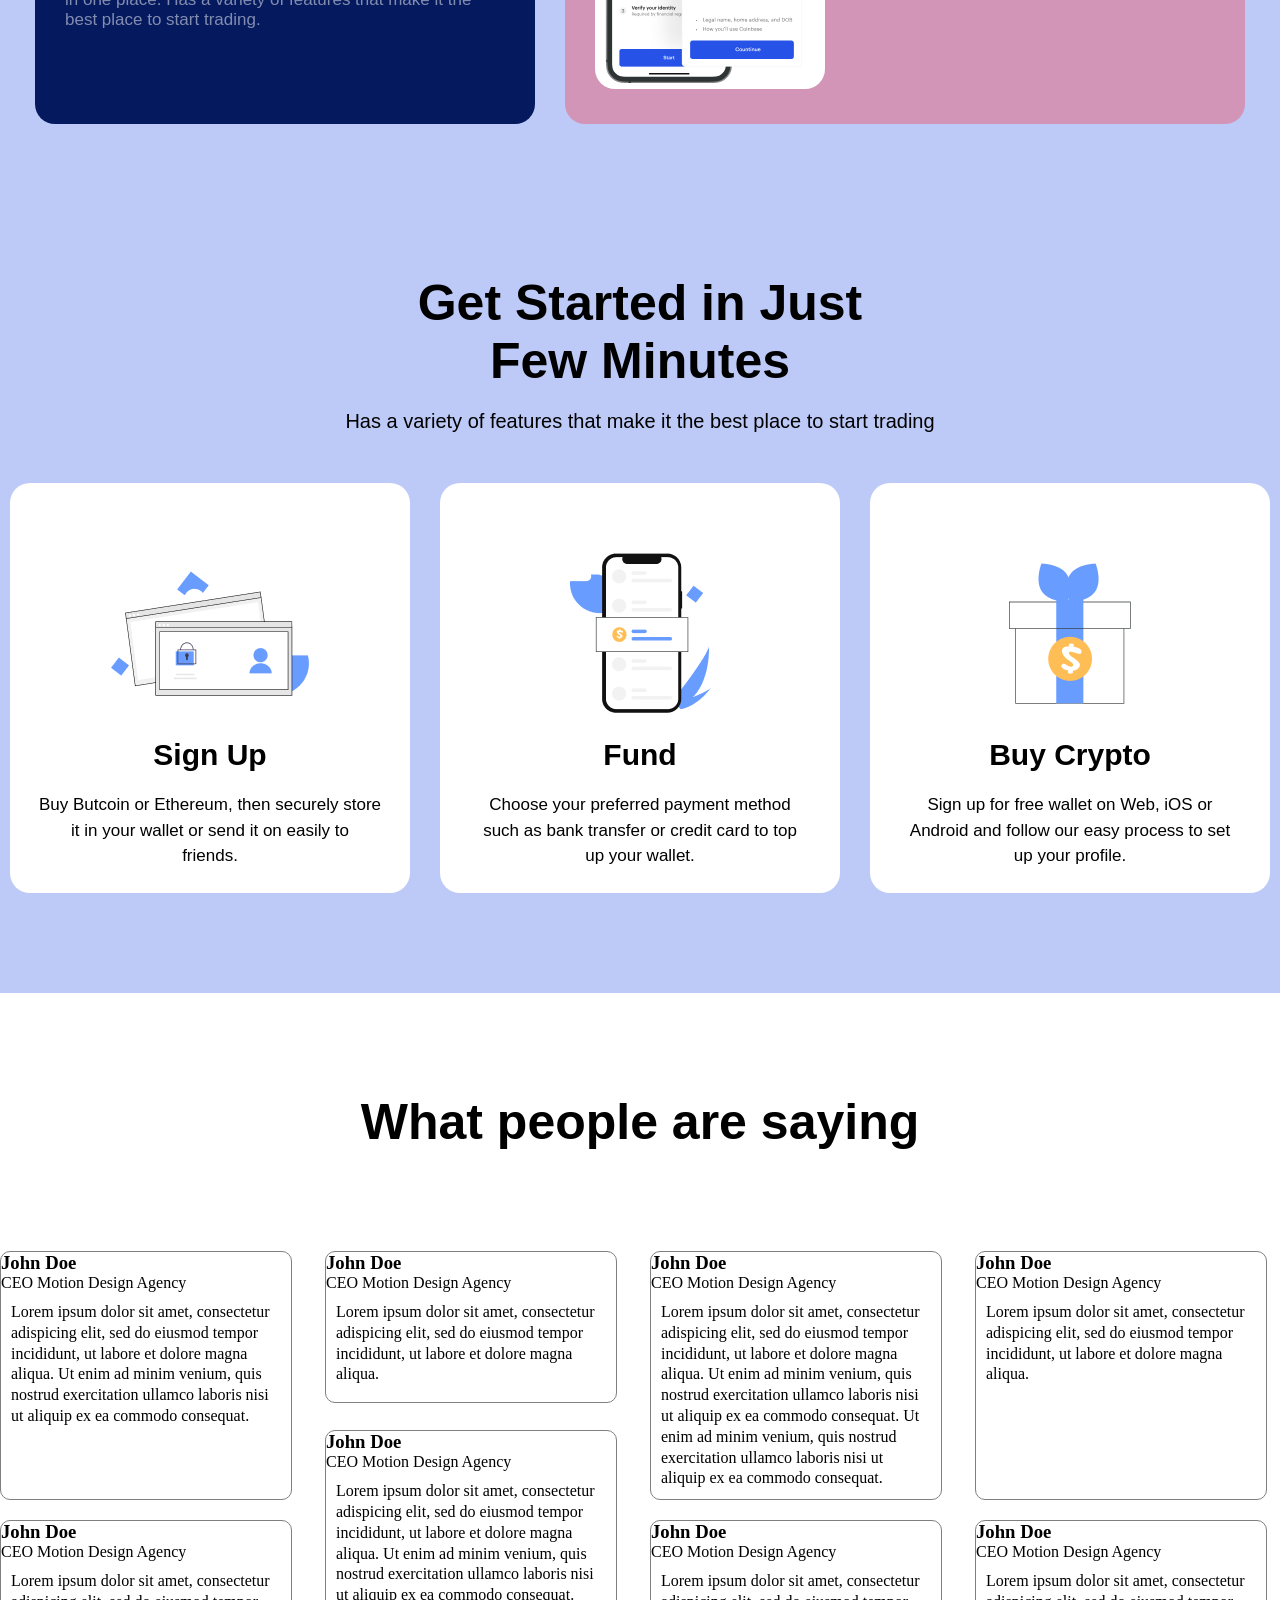
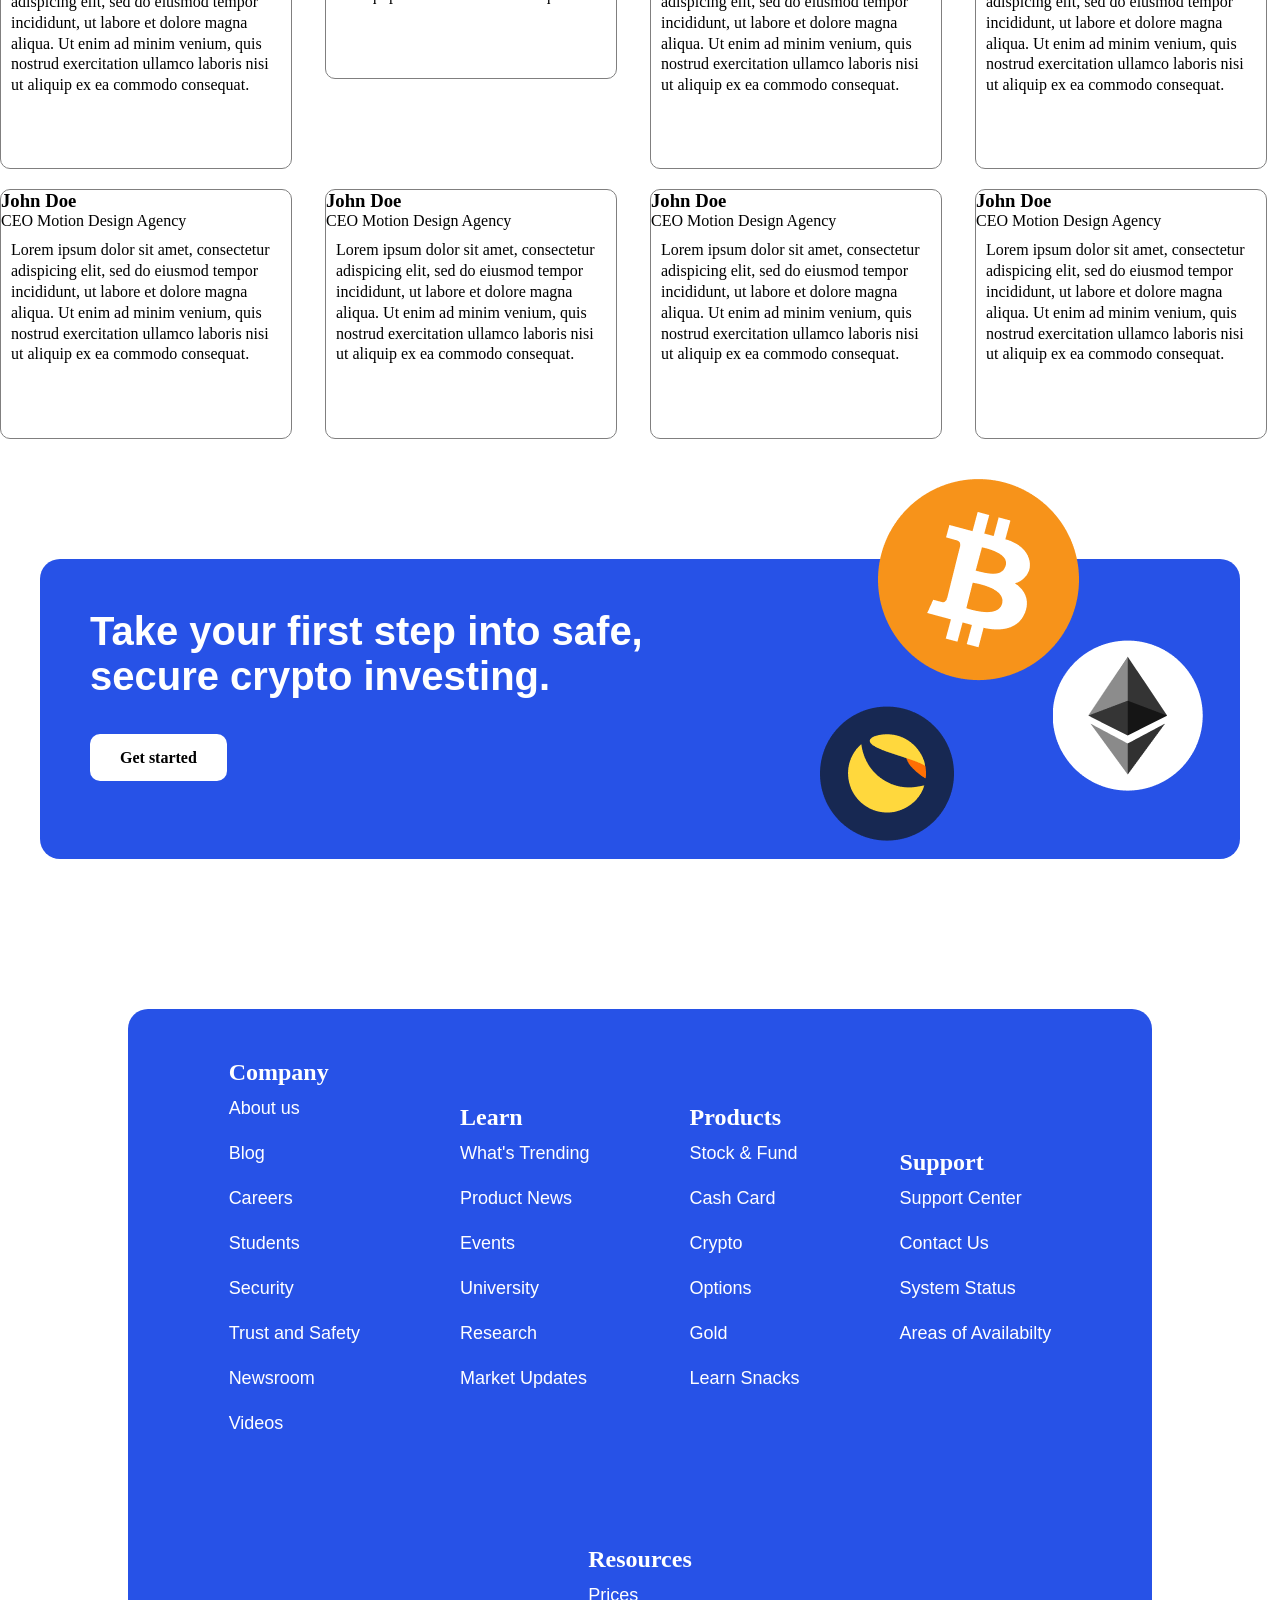
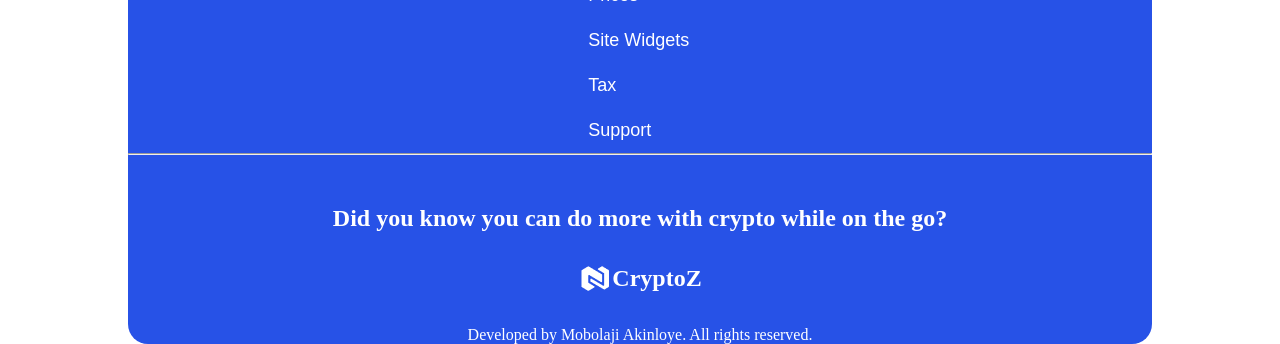
==== commit 062f3d8e: "commit after fixin responsiveness" ====
--- a/index.html
+++ b/index.html
@@ -17,6 +17,8 @@
         </div>
         <p class="logo-text">Crypto<span class="z">Z</span></p>
       </div>
+
+      <!--Menu links-->
     <div class="menu">
         <a class="menu-list" href="#">Products</a>
         <a class="menu-list" href="#">Price</a>
@@ -30,6 +32,8 @@
     <i class="fa fa-bars" id="bar" ></i>
   </nav>
   </header>
+  
+  <!--PopUp menu div-->
   <div class="pop-menu" id="popDiv">
     <a class="menu-list" href="#">Products</a>
     <a class="menu-list" href="#">Price</a>
@@ -122,7 +126,7 @@
         <p class="date">Date</p>
         <input type="date" class="date-button">
 
-
+        <p class="currencies-names">EUR GBP BTC</p>
         <img class="bitcoin-icon" src="export/Coin/BitCoin/Cam2.png" alt="bitcoin-icon">
       <img class="eth-icon" src="export/Coin/Ethereum/Cam1.png" alt="eth-icon">
       </div>
--- a/style.css
+++ b/style.css
@@ -90,7 +90,7 @@
     cursor: pointer;
 }
 .pop-menu{
-    position: relative;
+    position: fixed;
     margin-bottom: -120px;
     display: none;
     width: 200px;
@@ -100,11 +100,11 @@
     z-index: 1000;
     position: sticky;
     top: 80px;
+    left: 50%;
     margin-left: auto;
     margin-right: 50px;
     border: 1px solid rgba(0, 0, 0, 0.2);
     border-radius: 5px 0 5px 5px;
-    z-index: -  1;
 }
 .pop-menu.show{
     display: block;
@@ -275,6 +275,12 @@
     border-radius: 10px;
     border: none;
     margin-left: 40px;
+}
+.currencies-names{
+    font-family: sans-serif;
+    font-size: 20px;
+    color: white;
+    margin: 25px 0 8px 40px;
 }
 /*Brand logo section*/
 .brand-logo-section{
@@ -672,11 +678,12 @@
 /*Mobile view*/
 @media (max-width: 480px) {
     /*Nav bar*/
-    header{
+    .header{
         position: sticky;
         top: 0;
         z-index: 1000;
         box-shadow: 0 0 10px rgba(0, 0, 0, 0.2);
+        overflow: hidden;
     }
     #bar{
         display: block;
@@ -1017,4 +1024,5 @@
 
 
 
+
  
